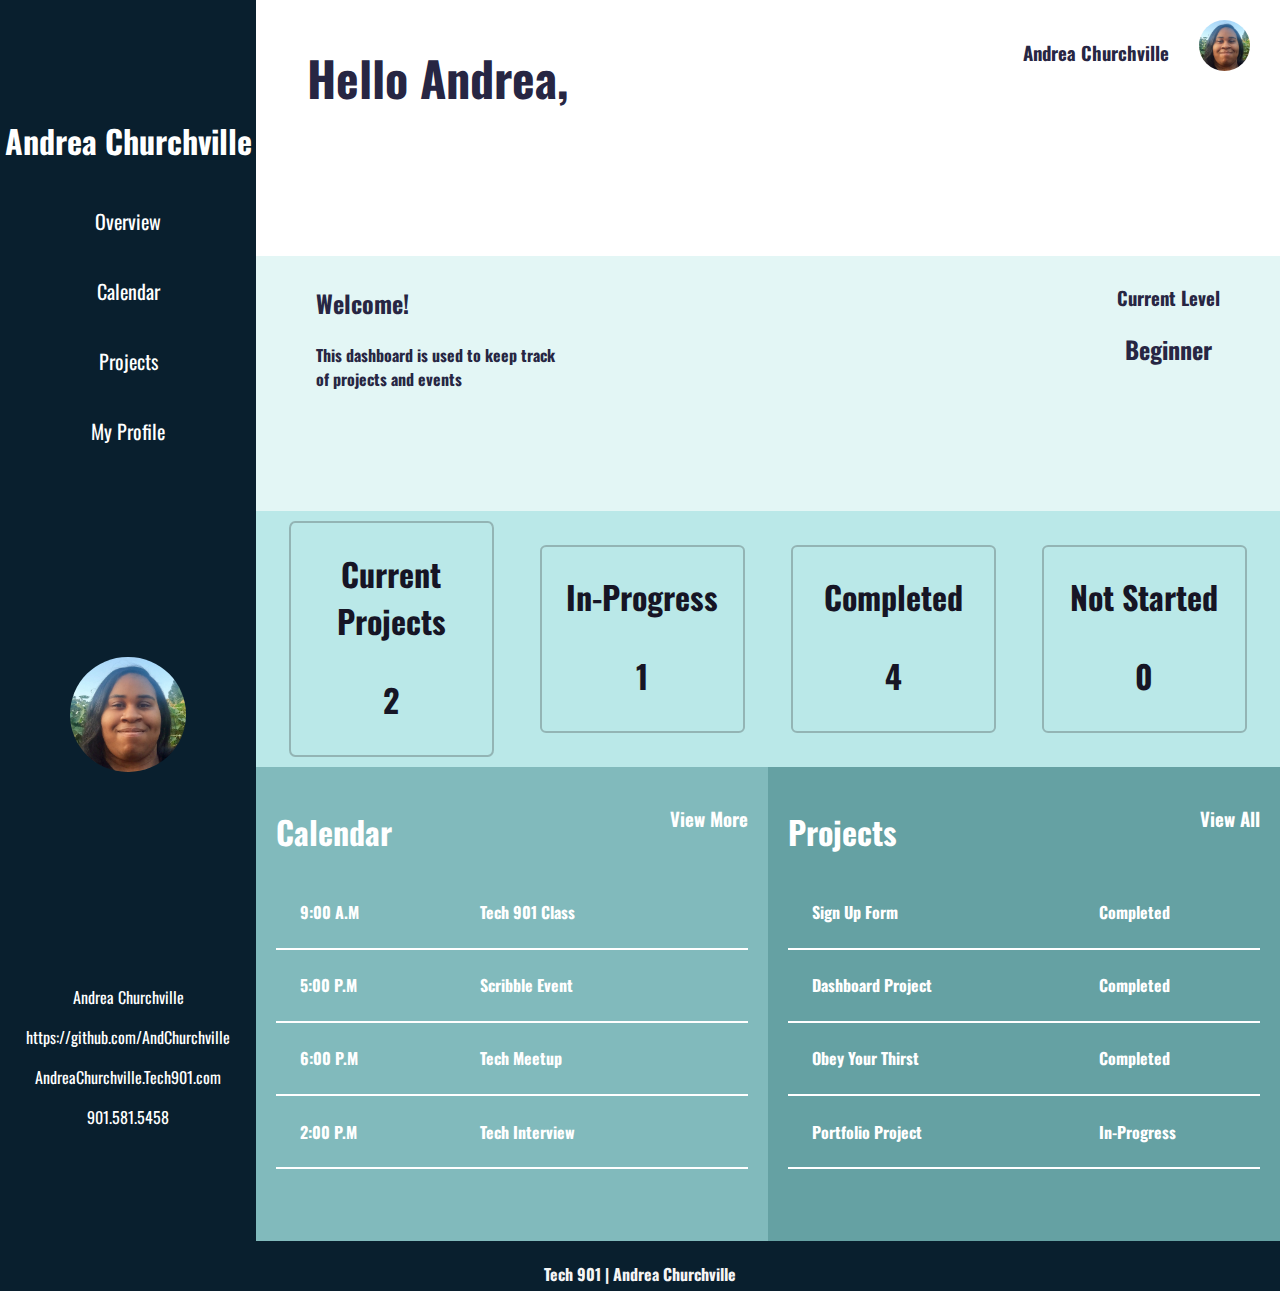
==== index.html @ 092f0a21 "added extra pages and styles" ====
<!DOCTYPE html>
<html lang=en>
    <head>
        <meta charset="UTF-8">
        <meta name="viewport" content="width-device-width, initial-scale=1.0">
        <meta http-equiv="X-UA-Compatible" content="ie-edge">
        <link rel="stylesheet" href="/style.css">
        <link href="https://fonts.googleapis.com/css?family=Oswald&display=swap" rel="stylesheet">

        <title>Dashboard | Overview</title>
    </head>
    
    <body>

    <div class="main">

        <div class="header">  
            <div class="avatar">
                <img src="/images/me.jpg" alt="picture of Andrea">
            </div>
            <h3>Andrea Churchville</h3>
          <h1>Hello Andrea,</h1>
        </div>
        
        <div class="sidebar">
            <nav class="menu">
                <h1>Andrea Churchville</h1> 
                <a href="/index.html">Overview</a>
                <a href="/calendar.html">Calendar</a>
                <a href="/projects.html">Projects</a>
                <a href="/profile.html">My Profile</a>
            </nav>
            <div class="side-avatar">
                <img src="/images/me.jpg" alt="picture of Andrea">
            </div>
            <div class="info">
                <p>Andrea Churchville</p>
                <p>https://github.com/AndChurchville</p>
                <p>AndreaChurchville.Tech901.com</p>
                <p>901.581.5458</p>
            </div>

      </div>  


      <div class="welcome">
          <div class="text-welcome">
          <h2>Welcome!</h2>
          <h4>This dashboard is used to keep track of projects and events</h4>
            </div>
            <div class="level">
                <h3>Current Level</h3>
                <h2>Beginner</h2>
            </div>
      </div>



      <div class="cardbar">
          <div class="cards">
              <h2>Current Projects</h2>
              <h3>2</h3>
          </div>
          <div class="cards">
                <h2>In-Progress</h2>
                <h3>1</h3>
          </div>
          <div class="cards">
                <h2>Completed</h2>
                <h3>4</h3>
          </div>
          <div class="cards">
                <h2>Not Started</h2>
                <h3>0</h3>
          </div>
      </div>
   
     
      <div class="calendar">
          <h1>Calendar</h1>
          <h3><a href="https://calendar.google.com/calendar/embed?src=andrea.churchville%40tech901.org&ctz=America%2FChicago">View More</a></h3>
          <table>
              <tr>
                  <td>9:00 A.M</td>
                  <td>Tech 901 Class</td>
                  <td></td>
              </tr>
              <tr>
                <td>5:00 P.M</td>
                <td>Scribble Event</td>
                <td></td>
            </tr>
            <tr>
                <td>6:00 P.M</td>
                <td>Tech Meetup</td>
                <td></td>
            </tr>
            <tr>
                <td>2:00 P.M</td>
                <td>Tech Interview</td>
                <td></td>
            </tr>
            
          </table>
       
      </div>


      <div class="projects">
          <h1>Projects</h1>
          <h3><a href="/projects.html">View All</a></h3>
          <table>
                <tr>
                    <td><a href="#">Sign Up Form</a></td>
                    <td>Completed</td>
                </tr>
                <tr>
                    <td><a href="#">Dashboard Project</a></td>
                    <td>Completed</td>
                </tr>
                <tr>
                    <td><a href="#">Obey Your Thirst</a></td>
                    <td>Completed</td>
                </tr>
                <tr>
                    <td><a href="#">Portfolio Project</a></td>
                    <td>In-Progress</td>
                </tr>
            </table>
      </div>

      
    <footer>
            <h4>Tech 901 | Andrea Churchville</h4>
    </footer>
    </div>
    </body>


</html>
---- style.css ----
/* grid container */
body {
    padding: 0;
    margin: 0;
}
/* Grid */
.main{
    background-color:rgb(39, 38, 67);
    display: grid;
    width: 100%;
    grid-template-rows: 1fr 1fr 1fr 474px auto;
    grid-template-columns: repeat(5, 1fr);
    overflow: hidden;
    
} 
/* Grid End */

/* Sidebar */
.sidebar {
    background-color:rgb(9, 31, 46);
    text-align: center;
    color: white;
    font-family: 'Oswald', sans-serif;
    grid-column: 1 / 1;
    grid-row: 1 / -1;
    display: flex;
    flex-direction: column;
    justify-content: space-around;
}
.menu a{
    color: white;
    text-decoration: none;
    font-size:20px;
    display: block;
    padding: 20px;
    
}
.menu a:hover{
    color:rgb(112, 107, 206);
    background-color:rgb(22, 21, 37);
    font-weight: bold;
}
.side-avatar img{
    width: 45%;
    border-radius: 50%;
}
/* Sidebar End */

/* Header */
.header {
    background-color: #ffffff;
    grid-column: 2 / -1;
    grid-row: 1 / 2 ;
    font-family: 'Oswald', sans-serif;
    color: rgb(39, 38, 67);
}
.avatar {
    width: 5%;
    float: right;
    padding: 10px;
    margin-right: 20px;
    margin-top: 10px;
}
.avatar img{
    width: 100%;
    border-radius: 100%;
  }
.header h1{
    padding: 10px 10px 10px 5%;
    font-size: 3rem;
}
.header h3{
    float: right;
    padding-right: 20px;
    padding-top: 20px;
}
/* Header End */

/* Welcome */
.welcome {
    background-color: #e3f6f5;
    grid-column: 2 / -1;
    grid-row: 3 / 2 ;
    color:  rgb(39, 38, 67);
    font-family: 'Oswald', sans-serif;
    padding: 10px;
    display: flex;
    justify-content: space-between;
    
}
.text-welcome{
    width: 25%;
    padding-left: 5%;
}
.level{
    padding-right:5%;
    text-align: center;
}
/* Welcome End */

/* Card Bar */
.cardbar {
    background-color: #bae8e8;
    padding: 10px;
    grid-row: 3/ 4;
    grid-column: 2/ -1;
    display: flex;
    justify-content: space-around;
    align-items: center;
    min-width:800px;
}
@media only screen and (max-width: 600px) {
    .cardbar {
    float: left;
    }
  }

.cards{
    border: 2px solid #93b4b4;
    border-radius: 3%;
    width: 20%;
    text-align: center;
    color:rgb(22, 21, 37);
    font-family: 'Oswald', sans-serif;
}
.cards h2{
    font-size: 2rem;
}
.cards h3{
    font-size: 2rem;
}
/* Card Bar End */

/* Calendar Section Start */
.calendar {
    padding: 20px;
    background-color: #88c4c4ef;
    grid-row: 4 / 9;
    grid-column: 2 / span 2;
    color: white;
    font-family: 'Oswald', sans-serif;
    font-weight: bold;
}
.calendar h1{
    float: left;
}
.calendar h3{
    float: right;
}
.calendar table{
    border-collapse: collapse;
    clear: both;
    width: 100%;
}
.calendar table tr td{
    border-bottom: 2px solid white;
    padding: 5%;
}
.calendar a{
    text-decoration: none;
    color: white;
}
.calendar a:hover{
    color:  rgb(9, 31, 46);
}

/* Calendar Section End */

/* Projects Section Start */
@media only screen and (max-width: 900px) {
    .projects {
     display: block;
     font-size: .9rem;
     text-align: left;
    }
    .projects h3{
        float: none;
    }
  }

.projects {
    padding: 20px;
    background-color:  #6aaaaaef;
    grid-row: 4 / 9;
    grid-column: 4 / span 2;
    color: white;
    font-family: 'Oswald', sans-serif;
    font-weight: bold;
}
.projects h1{
    float: left;
}
.projects h3{
    float: right;
}
.projects table{
    border-collapse: collapse;
    clear: both;
    width: 100%;
}
.projects table tr td {
    border-spacing: 30px 50px;
    border-bottom: 2px solid white;
    padding: 5%;
}
.projects a{
    text-decoration: none;
    color: white;
}
.projects a:hover{
    color:  rgb(9, 31, 46);
}

/* Projects Section End */


footer{
    background-color: rgb(9, 31, 46);
    grid-column: 1 / -1;
    height: 50px;
    font-family: 'Oswald', sans-serif;
    color: whitesmoke;
    text-align: center;
}

/* profile page */
#profilePage .profileheader{
    grid-column: 2 / -1;
    grid-row: 1/ 3;
    background-color: #6aaaaaef;
    text-align: center;
    color: white;
    font-family: 'Oswald', sans-serif;
}
#profilePage .avatar{
    width: 15%;
    margin: 0 auto;
    border-radius: 0;
    float: none;
}
#profilePage .contactinfo{
    padding: 20px;
    background-color: #88c4c4ef;
    grid-row: 3 / -1;
    grid-column: 2 / -1;
    color: white;
    font-size: 1.5rem;
    line-height: 70px;
    text-align: center;
    font-family: 'Oswald', sans-serif;
    font-weight: bold;
}
#profilePage .contactinfo span{
    font-size: 1.2em;
}
#profilePage .contactinfo h1{
    font-size: 3rem;
}
#profilePage .contactinfo a{
    text-decoration: none;
    color: white;
}
#profilePage .contactinfo a:hover{
    text-decoration: none;
    color: #659696;
   
}
/* profile page end */

/* Projects page */
#projectPage .cardbar{
    grid-row: 2/ 3;
}
#projectPage .all-projects{
    background-color: #93b4b4;
    grid-row: 3/ -1;
    grid-column: 2 / -1;

}
#projectPage .all-projects table {
    color: white;
    width: 100%;
    padding-left: 20%;
    padding-top: 5%;
    margin: 0 auto;
    font-size: 2.5rem;
    text-decoration: none;
    font-family: 'Oswald', sans-serif;
}
#projectPage .all-projects td{
    padding: 20px;
}
#projectPage .all-projects a{
    text-decoration: none;
    color: white;
}
#projectPage .all-projects a:hover{
    text-decoration: none;
    color:#659696;
}
/* Projects page end */

/* Calendar Page */
#calendarPage .calendar {
    grid-row: 2 / 9;
    grid-column: 2 / -1;
    font-size: 1.5rem;

}
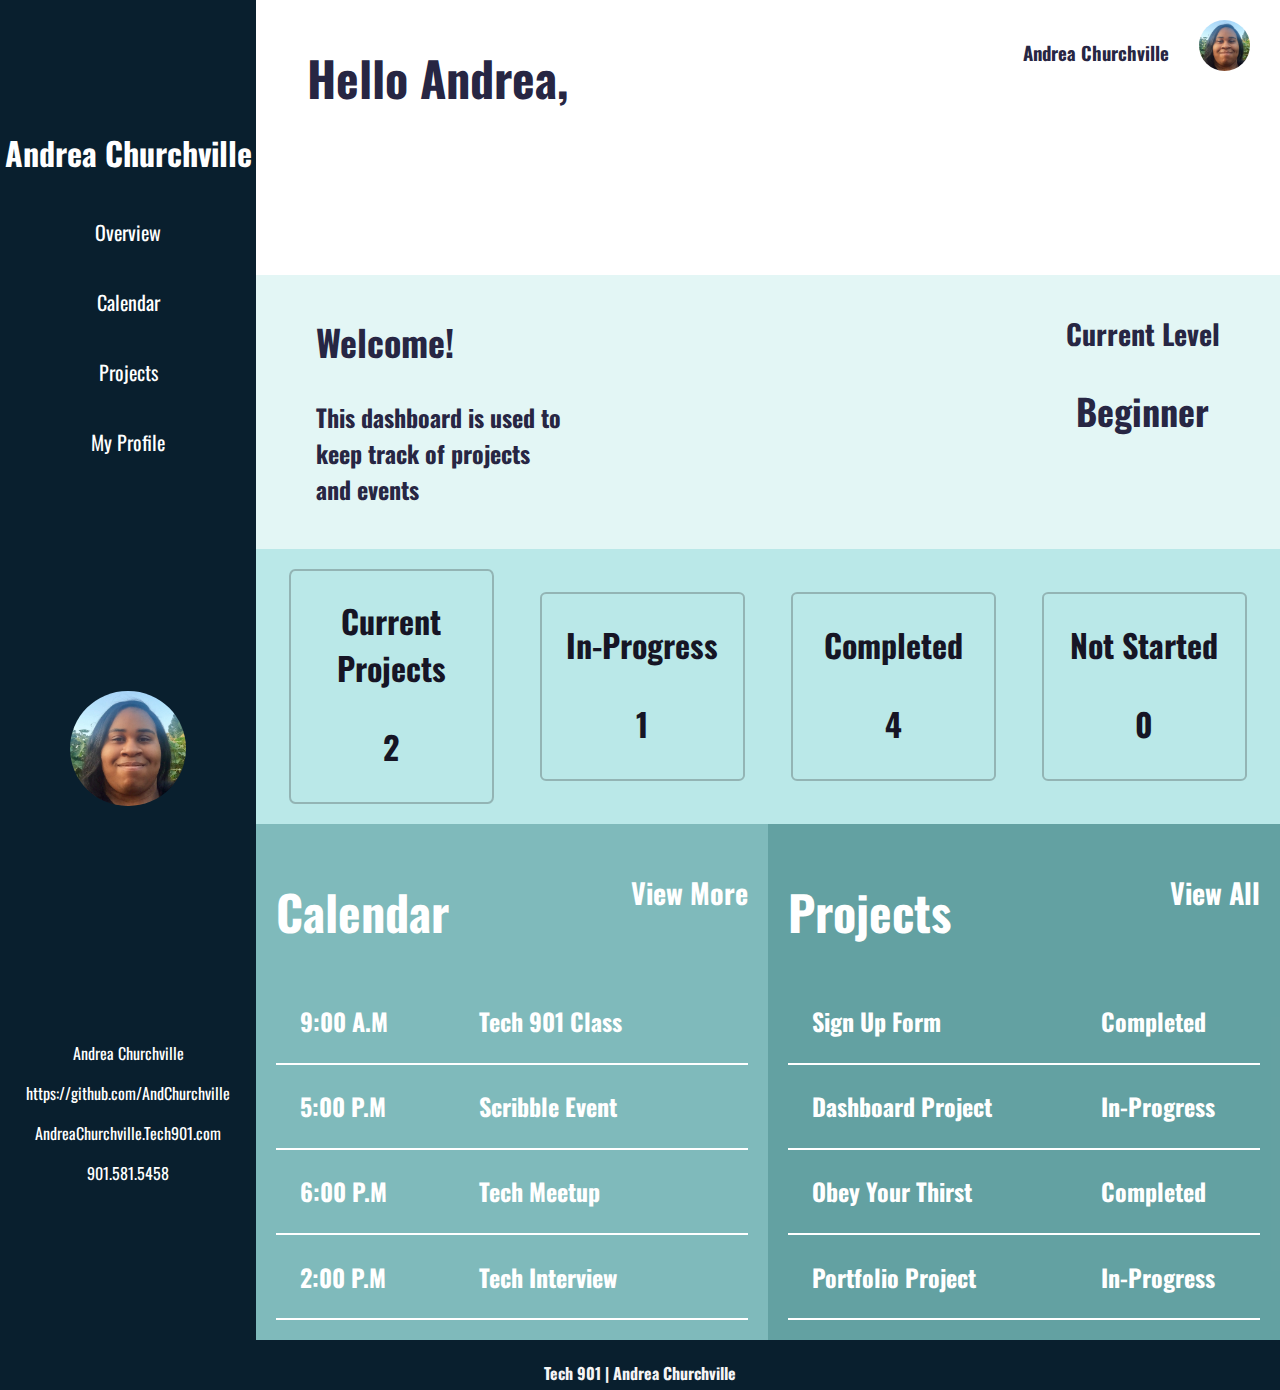
==== commit 93bff357: "made styling changes" ====
--- a/index.html
+++ b/index.html
@@ -111,19 +111,19 @@
           <h3><a href="/projects.html">View All</a></h3>
           <table>
                 <tr>
-                    <td><a href="#">Sign Up Form</a></td>
+                    <td><a href="https://github.com/AndChurchville/Tech901-Form-Assignment">Sign Up Form</a></td>
                     <td>Completed</td>
                 </tr>
                 <tr>
-                    <td><a href="#">Dashboard Project</a></td>
+                    <td><a href="https://github.com/AndChurchville/ResponsiveDashboard">Dashboard Project</a></td>
+                    <td>In-Progress</td>
+                </tr>
+                <tr>
+                    <td><a href="https://github.com/AndChurchville/ObeyYourThirst">Obey Your Thirst</a></td>
                     <td>Completed</td>
                 </tr>
                 <tr>
-                    <td><a href="#">Obey Your Thirst</a></td>
-                    <td>Completed</td>
-                </tr>
-                <tr>
-                    <td><a href="#">Portfolio Project</a></td>
+                    <td><a href="https://github.com/AndChurchville/PorfolioProject">Portfolio Project</a></td>
                     <td>In-Progress</td>
                 </tr>
             </table>
--- a/style.css
+++ b/style.css
@@ -3,9 +3,48 @@
     padding: 0;
     margin: 0;
 }
+
+@media only screen and (max-width: 620px) {
+    .cardbar {
+        flex-direction: column;
+    }
+    .cards{
+        font-size: 1rem;
+        min-width: 50%;
+    }
+    #profilePage .text{
+        font-size: 1.2rem;
+    }
+    .sidebar{
+        padding: 20px;
+    }
+  }
+
+@media only screen and (max-width: 800px) {
+    .projects {
+    font-size: 1.9rem;
+    grid-row: 6/9;
+    grid-column:2/span 3;
+    overflow:hidden;
+    }
+  }
+  @media only screen and (max-width: 800px) {
+    .calendar {
+        grid-row: 4/5;
+        grid-column:2/span 3;
+        overflow:hidden;
+        min-width: 70%;
+    }
+    .text-welcome{
+        min-width: 50%;
+    }
+  }
+  
+
+
 /* Grid */
 .main{
-    background-color:rgb(39, 38, 67);
+    background-color:rgb(9, 31, 46);
     display: grid;
     width: 100%;
     grid-template-rows: 1fr 1fr 1fr 474px auto;
@@ -83,6 +122,7 @@
     grid-row: 3 / 2 ;
     color:  rgb(39, 38, 67);
     font-family: 'Oswald', sans-serif;
+    font-size: 1.5rem;
     padding: 10px;
     display: flex;
     justify-content: space-between;
@@ -107,13 +147,9 @@
     display: flex;
     justify-content: space-around;
     align-items: center;
-    min-width:800px;
-}
-@media only screen and (max-width: 600px) {
-    .cardbar {
-    float: left;
-    }
-  }
+   
+}
+
 
 .cards{
     border: 2px solid #93b4b4;
@@ -140,6 +176,7 @@
     color: white;
     font-family: 'Oswald', sans-serif;
     font-weight: bold;
+    font-size: 1.5rem;
 }
 .calendar h1{
     float: left;
@@ -167,16 +204,7 @@
 /* Calendar Section End */
 
 /* Projects Section Start */
-@media only screen and (max-width: 900px) {
-    .projects {
-     display: block;
-     font-size: .9rem;
-     text-align: left;
-    }
-    .projects h3{
-        float: none;
-    }
-  }
+
 
 .projects {
     padding: 20px;
@@ -186,6 +214,7 @@
     color: white;
     font-family: 'Oswald', sans-serif;
     font-weight: bold;
+    font-size: 1.5rem;
 }
 .projects h1{
     float: left;
@@ -197,6 +226,7 @@
     border-collapse: collapse;
     clear: both;
     width: 100%;
+    
 }
 .projects table tr td {
     border-spacing: 30px 50px;
@@ -210,6 +240,7 @@
 .projects a:hover{
     color:  rgb(9, 31, 46);
 }
+
 
 /* Projects Section End */
 
@@ -274,7 +305,7 @@
 #projectPage .all-projects{
     background-color: #93b4b4;
     grid-row: 3/ -1;
-    grid-column: 2 / -1;
+    grid-column: 2 / 8;
 
 }
 #projectPage .all-projects table {
@@ -298,6 +329,10 @@
     text-decoration: none;
     color:#659696;
 }
+#projectPage footer{
+    grid-column: 1/-1;
+    grid-row:9/-1;
+}
 /* Projects page end */
 
 /* Calendar Page */
